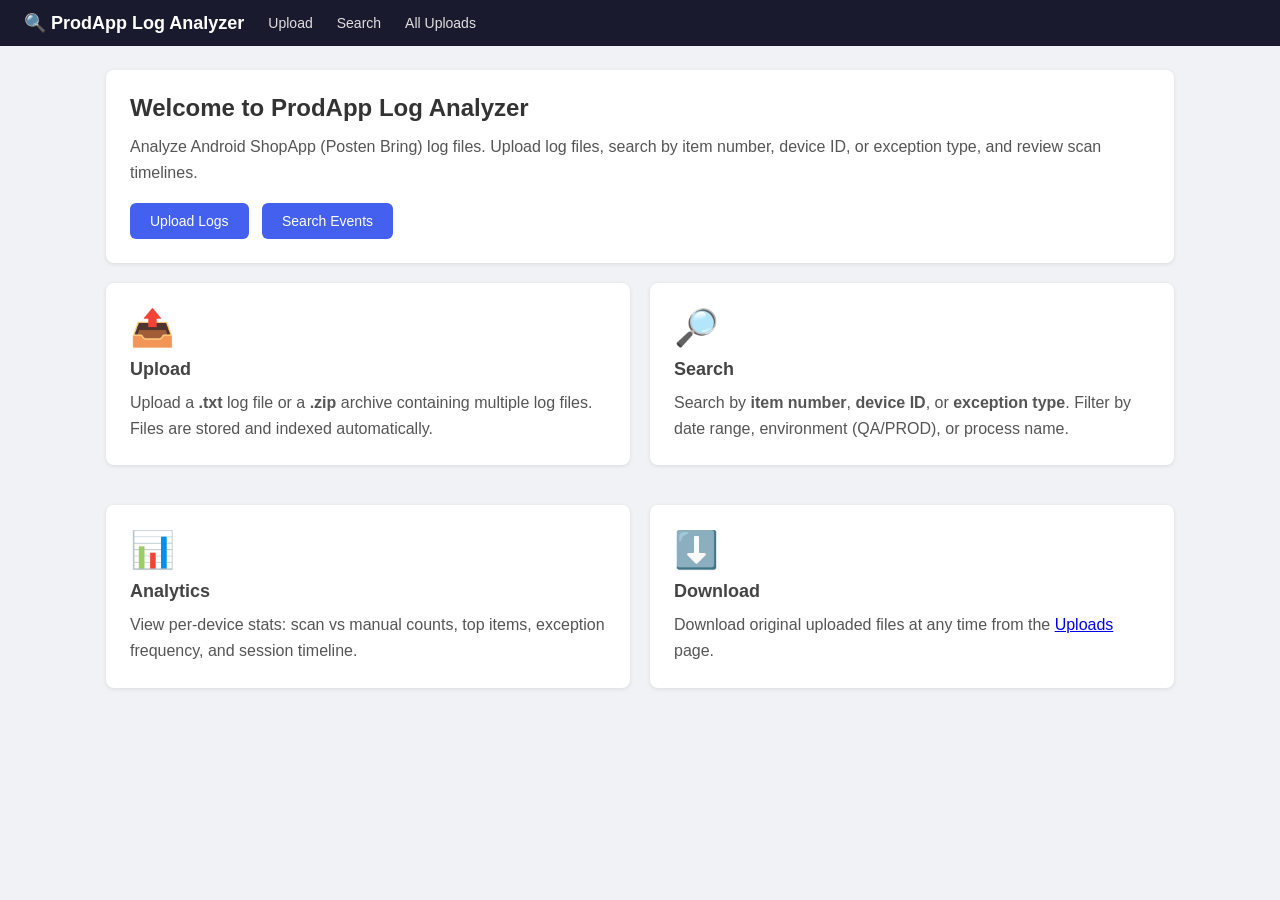
==== backend/app/templates/index.html @ 73b9ed3e "Implement complete log analysis application (FastAPI + Web UI + CLI + tests + docs) Co-authored-by: " ====
<!DOCTYPE html>
<html lang="en">
<head>
  <meta charset="UTF-8" />
  <meta name="viewport" content="width=device-width, initial-scale=1.0"/>
  <title>ProdApp Log Analyzer</title>
  <style>
    * { box-sizing: border-box; margin: 0; padding: 0; }
    body { font-family: -apple-system, BlinkMacSystemFont, "Segoe UI", Roboto, sans-serif;
           background: #f0f2f5; color: #333; }
    nav { background: #1a1a2e; padding: 12px 24px; display: flex; align-items: center; gap: 24px; }
    nav a { color: #e0e0e0; text-decoration: none; font-size: 14px; }
    nav a:hover { color: #fff; }
    nav .brand { color: #fff; font-weight: 700; font-size: 18px; text-decoration: none; }
    .container { max-width: 1100px; margin: 0 auto; padding: 24px 16px; }
    .card { background: #fff; border-radius: 8px; box-shadow: 0 1px 4px rgba(0,0,0,.1); padding: 24px; margin-bottom: 20px; }
    h1 { font-size: 24px; margin-bottom: 12px; }
    h2 { font-size: 18px; margin-bottom: 10px; color: #444; }
    p { color: #555; line-height: 1.6; }
    .btn { display: inline-block; padding: 10px 20px; border-radius: 6px; font-size: 14px;
           text-decoration: none; cursor: pointer; border: none; }
    .btn-primary { background: #4361ee; color: #fff; }
    .btn-primary:hover { background: #3351de; }
    .grid-2 { display: grid; grid-template-columns: 1fr 1fr; gap: 20px; }
    @media(max-width:600px){ .grid-2 { grid-template-columns: 1fr; } }
    .icon { font-size: 36px; margin-bottom: 10px; }
    .stat { font-size: 32px; font-weight: 700; color: #4361ee; }
    .stat-label { font-size: 13px; color: #888; }
  </style>
</head>
<body>
<nav>
  <a class="brand" href="/">🔍 ProdApp Log Analyzer</a>
  <a href="/upload">Upload</a>
  <a href="/search">Search</a>
  <a href="/uploads">All Uploads</a>
</nav>
<div class="container">
  <div class="card">
    <h1>Welcome to ProdApp Log Analyzer</h1>
    <p>Analyze Android ShopApp (Posten Bring) log files. Upload log files, search by item number, device ID, or exception type, and review scan timelines.</p>
    <br/>
    <a class="btn btn-primary" href="/upload">Upload Logs</a>
    &nbsp;
    <a class="btn btn-primary" href="/search">Search Events</a>
  </div>
  <div class="grid-2">
    <div class="card">
      <div class="icon">📤</div>
      <h2>Upload</h2>
      <p>Upload a <strong>.txt</strong> log file or a <strong>.zip</strong> archive containing multiple log files. Files are stored and indexed automatically.</p>
    </div>
    <div class="card">
      <div class="icon">🔎</div>
      <h2>Search</h2>
      <p>Search by <strong>item number</strong>, <strong>device ID</strong>, or <strong>exception type</strong>. Filter by date range, environment (QA/PROD), or process name.</p>
    </div>
    <div class="card">
      <div class="icon">📊</div>
      <h2>Analytics</h2>
      <p>View per-device stats: scan vs manual counts, top items, exception frequency, and session timeline.</p>
    </div>
    <div class="card">
      <div class="icon">⬇️</div>
      <h2>Download</h2>
      <p>Download original uploaded files at any time from the <a href="/uploads">Uploads</a> page.</p>
    </div>
  </div>
</div>
</body>
</html>
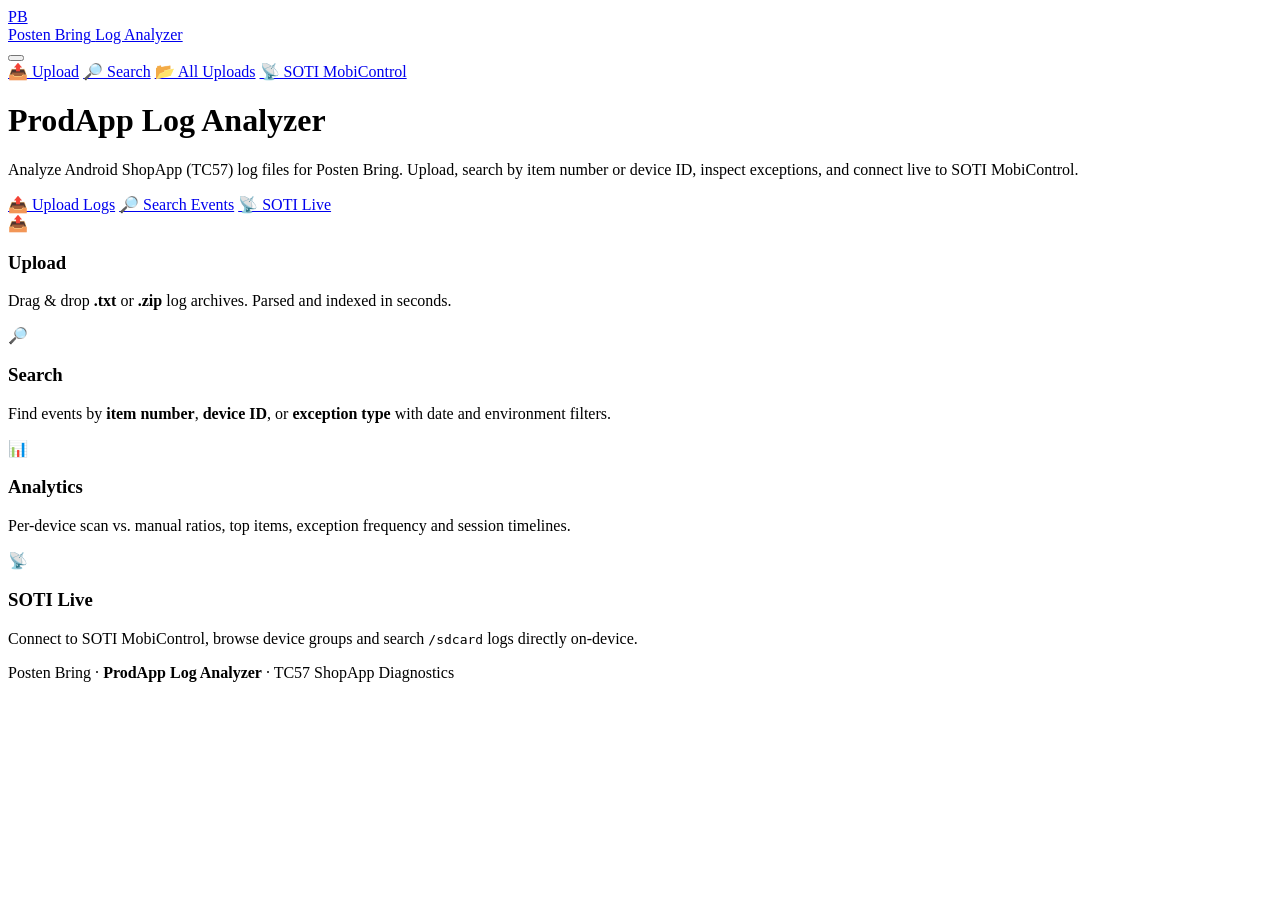
==== commit 0a972aee: "feat: add 10 new features - column filters, delete/dedup, package categorization, DB history, MS SSO" ====
--- a/backend/app/templates/index.html
+++ b/backend/app/templates/index.html
@@ -1,71 +1,77 @@
 <!DOCTYPE html>
 <html lang="en">
 <head>
-  <meta charset="UTF-8" />
+  <meta charset="UTF-8"/>
   <meta name="viewport" content="width=device-width, initial-scale=1.0"/>
-  <title>ProdApp Log Analyzer</title>
-  <style>
-    * { box-sizing: border-box; margin: 0; padding: 0; }
-    body { font-family: -apple-system, BlinkMacSystemFont, "Segoe UI", Roboto, sans-serif;
-           background: #f0f2f5; color: #333; }
-    nav { background: #1a1a2e; padding: 12px 24px; display: flex; align-items: center; gap: 24px; }
-    nav a { color: #e0e0e0; text-decoration: none; font-size: 14px; }
-    nav a:hover { color: #fff; }
-    nav .brand { color: #fff; font-weight: 700; font-size: 18px; text-decoration: none; }
-    .container { max-width: 1100px; margin: 0 auto; padding: 24px 16px; }
-    .card { background: #fff; border-radius: 8px; box-shadow: 0 1px 4px rgba(0,0,0,.1); padding: 24px; margin-bottom: 20px; }
-    h1 { font-size: 24px; margin-bottom: 12px; }
-    h2 { font-size: 18px; margin-bottom: 10px; color: #444; }
-    p { color: #555; line-height: 1.6; }
-    .btn { display: inline-block; padding: 10px 20px; border-radius: 6px; font-size: 14px;
-           text-decoration: none; cursor: pointer; border: none; }
-    .btn-primary { background: #4361ee; color: #fff; }
-    .btn-primary:hover { background: #3351de; }
-    .grid-2 { display: grid; grid-template-columns: 1fr 1fr; gap: 20px; }
-    @media(max-width:600px){ .grid-2 { grid-template-columns: 1fr; } }
-    .icon { font-size: 36px; margin-bottom: 10px; }
-    .stat { font-size: 32px; font-weight: 700; color: #4361ee; }
-    .stat-label { font-size: 13px; color: #888; }
-  </style>
+  <title>ProdApp Log Analyzer — Posten Bring</title>
+  <link rel="preconnect" href="https://fonts.googleapis.com"/>
+  <link rel="stylesheet" href="/static/pb.css"/>
 </head>
 <body>
+
 <nav>
-  <a class="brand" href="/">🔍 ProdApp Log Analyzer</a>
-  <a href="/upload">Upload</a>
-  <a href="/search">Search</a>
-  <a href="/uploads">All Uploads</a>
+  <a class="nav-brand" href="/">
+    <div class="nav-logo">PB</div>
+    <div class="nav-brand-text">
+      <span class="brand-top">Posten Bring</span>
+      <span class="brand-bot">Log Analyzer</span>
+    </div>
+  </a>
+  <div class="nav-spacer"></div>
+  <button class="nav-toggle" id="navToggle" aria-label="Toggle menu">
+    <span></span><span></span><span></span>
+  </button>
+  <div class="nav-links" id="navLinks">
+    <a href="/upload"  class="nav-link">📤 Upload</a>
+    <a href="/search"  class="nav-link">🔎 Search</a>
+    <a href="/uploads" class="nav-link">📂 All Uploads</a>
+    <a href="/soti/"   class="nav-link">📡 SOTI MobiControl</a>
+  </div>
 </nav>
+
 <div class="container">
-  <div class="card">
-    <h1>Welcome to ProdApp Log Analyzer</h1>
-    <p>Analyze Android ShopApp (Posten Bring) log files. Upload log files, search by item number, device ID, or exception type, and review scan timelines.</p>
-    <br/>
-    <a class="btn btn-primary" href="/upload">Upload Logs</a>
-    &nbsp;
-    <a class="btn btn-primary" href="/search">Search Events</a>
-  </div>
-  <div class="grid-2">
-    <div class="card">
-      <div class="icon">📤</div>
-      <h2>Upload</h2>
-      <p>Upload a <strong>.txt</strong> log file or a <strong>.zip</strong> archive containing multiple log files. Files are stored and indexed automatically.</p>
-    </div>
-    <div class="card">
-      <div class="icon">🔎</div>
-      <h2>Search</h2>
-      <p>Search by <strong>item number</strong>, <strong>device ID</strong>, or <strong>exception type</strong>. Filter by date range, environment (QA/PROD), or process name.</p>
-    </div>
-    <div class="card">
-      <div class="icon">📊</div>
-      <h2>Analytics</h2>
-      <p>View per-device stats: scan vs manual counts, top items, exception frequency, and session timeline.</p>
-    </div>
-    <div class="card">
-      <div class="icon">⬇️</div>
-      <h2>Download</h2>
-      <p>Download original uploaded files at any time from the <a href="/uploads">Uploads</a> page.</p>
+
+  <div class="hero">
+    <h1>ProdApp Log Analyzer</h1>
+    <p>Analyze Android ShopApp (TC57) log files for Posten Bring. Upload, search by item number or device ID, inspect exceptions, and connect live to SOTI MobiControl.</p>
+    <div class="hero-actions">
+      <a class="btn btn-primary" href="/upload">📤 Upload Logs</a>
+      <a class="btn btn-ghost"   href="/search">🔎 Search Events</a>
+      <a class="btn btn-ghost"   href="/soti/">📡 SOTI Live</a>
     </div>
   </div>
+
+  <div class="grid-4">
+    <div class="feature-card">
+      <div class="feature-icon">📤</div>
+      <h3>Upload</h3>
+      <p>Drag &amp; drop <strong>.txt</strong> or <strong>.zip</strong> log archives. Parsed and indexed in seconds.</p>
+    </div>
+    <div class="feature-card">
+      <div class="feature-icon">🔎</div>
+      <h3>Search</h3>
+      <p>Find events by <strong>item number</strong>, <strong>device ID</strong>, or <strong>exception type</strong> with date and environment filters.</p>
+    </div>
+    <div class="feature-card">
+      <div class="feature-icon">📊</div>
+      <h3>Analytics</h3>
+      <p>Per-device scan vs. manual ratios, top items, exception frequency and session timelines.</p>
+    </div>
+    <div class="feature-card">
+      <div class="feature-icon">📡</div>
+      <h3>SOTI Live</h3>
+      <p>Connect to SOTI MobiControl, browse device groups and search <code>/sdcard</code> logs directly on-device.</p>
+    </div>
+  </div>
+
 </div>
+
+<div class="page-footer">Posten Bring · <strong>ProdApp Log Analyzer</strong> · TC57 ShopApp Diagnostics</div>
+
+<script>
+  document.getElementById('navToggle').addEventListener('click', function() {
+    document.getElementById('navLinks').classList.toggle('open');
+  });
+</script>
 </body>
 </html>
